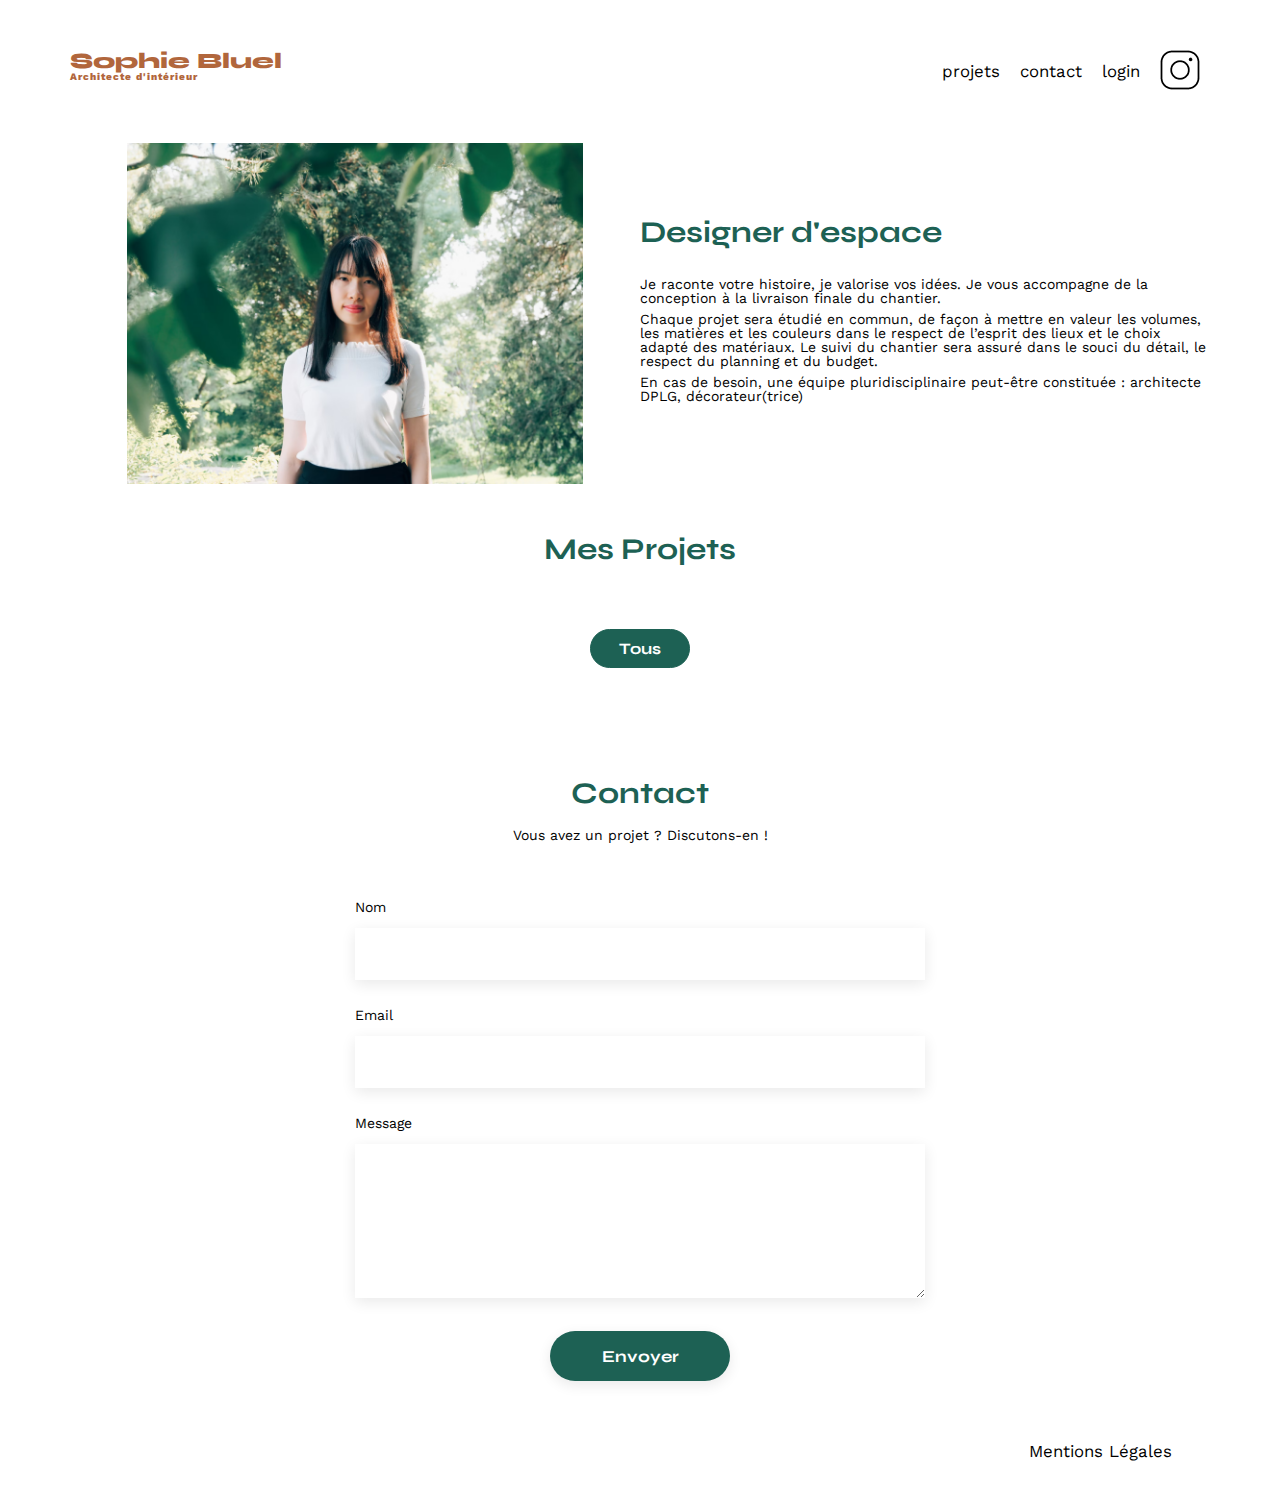
==== FrontEnd/index.html @ 754c40cf "prejet_presque_fini" ====
<!DOCTYPE html>
<html lang="fr">
<head>
	<meta charset="UTF-8">
	<title>Sophie Bluel - Architecte d'intérieur</title>
	<meta name="viewport" content="width=device-width, initial-scale=1.0">
	<link rel="preconnect" href="https://fonts.googleapis.com">
	<link rel="preconnect" href="https://fonts.gstatic.com" crossorigin>
	<link href="https://fonts.googleapis.com/css2?family=Syne:wght@700;800&family=Work+Sans&display=swap" rel="stylesheet">
	<meta name="description" content="">
	<link rel="stylesheet" href="./assets/style.css">
</head>
<body>	
	<div class="mode-edition" id="m_edition" style="display:none">
		<img src="assets/icons/mode_edition.png"/>
	</div>
	<div class="body-margin">	
<header>	
	<h1>Sophie Bluel <span>Architecte d'intérieur</span></h1>
	<nav>
		<ul>
			<li><a href="#projets">projets</a></li>
			<li><a href="#contact">contact</a></li>
			<li id="menu_login">
				<a href="./login.html">login</a>
			</li>
			<li id="menu_logout" style="display:none">
				<a href="./index.html">logout</a>
			</li>
			<li><img src="./assets/icons/instagram.png" alt="Instagram"></li>
		</ul>
	</nav>
</header>
<main>
	<section id="introduction">
		<figure>
			<img src="./assets/images/sophie-bluel.png" alt="">
		</figure>
		<article>
			<h2>Designer d'espace</h2>
			<p>Je raconte votre histoire, je valorise vos idées. Je vous accompagne de la conception à la livraison finale du chantier.</p>
			<p>Chaque projet sera étudié en commun, de façon à mettre en valeur les volumes, les matières et les couleurs dans le respect de l’esprit des lieux et le choix adapté des matériaux. Le suivi du chantier sera assuré dans le souci du détail, le respect du planning et du budget.</p>
			<p>En cas de besoin, une équipe pluridisciplinaire peut-être constituée : architecte DPLG, décorateur(trice)</p>
		</article>
	</section>
	<section id="portfolio">

		<!-- Modale -->

		<div id="projets_modal1">
			<h2 id="projets">Mes Projets</h2>			
			<img href="#modal1" id="modal_edition" class="js-modal" src="assets/icons/edit.png" style="display:none"/>			
		</div>
		<aside id="modal1" class="modal" aria-hidden="true" role="dialog" aria-labelledby="titlemodal" style="display:none">
			<div class="modal-wrapper js-modal-stop">								
				<div class="modal-xmark">					
					<img class="modal-return" src="assets/icons/arrow-left.png" style="display: none" />
					<img class="js-modal-close" src="assets/icons/xmark.png"/>					
				</div>
				<div id="galerie_photo">
					<h3 id="titlemodal">Galerie photo</h3>
					<div class="mini-gallery">
					
					</div>
					<div class="modal-button">
						<button id="bouton_ajouter_photo" class="filter_clicked">Ajouter une photo</button>
					</div>
				</div>

				<!-- Modale2  -->

				<div id="ajout_photo" class="body-margin" style="display: none">
					<h3 id="titlemodal">Ajout photo</h3>

					<div id="ajout_form">						
						
						<form id="form-new-work" action="#" method="post" autocomplete="off">

							<div id="ajout-pic">
								<img id="preview-image" src="assets/icons/grey_pic.png"/>

								<input 
									id="add-file" 
									type="file"									
									name="add-file" 
									accept="image/png, image/jpeg" />
								<label for="add-file">+ Ajouter photo</label>

								<p class="text-10px">jpg, png : 4mo max</p>
							</div>
							
							<label class="label-modal2" for="add-title">Titre</label>
							<!-- Malt & Juniper - New York -->
							<input 
								id="add-title" 
								type="text" 
								name="add-title">

							<label class="label-modal2" for="add-categorie">Catégorie</label>
							
							<select 
								id="add-categorie"
								name="add-categorie">
								<option value=""></option>
							</select>

							<p id="ajout_form_line"></p>  							
							
							<input id="submit-button-modale2" 
								type="submit" 
								value="Valider" 
								style="cursor: not-allowed" 
								disabled>						
						</form>
					
					</div>

				</div>
			</div>
		</aside>

		<!-- fin de Modale -->

		<div id="buttons_categories" class="buttons">
			<button id="boutton_tous" class="filter_clicked">Tous</button>					
		</div>
		<div class="gallery">			
		</div>
	</section>
	<section id="contact">
		<h2>Contact</h2>
		<p>Vous avez un projet ? Discutons-en !</p>
		<form action="#" method="post">
			<label for="name">Nom</label>
			<input type="text" name="name" id="name">
			<label for="email">Email</label>
			<input type="email" name="email" id="email">
			<label for="message">Message</label>
			<textarea name="message" id="message" cols="30" rows="10"></textarea>
			<input type="submit" value="Envoyer">
		</form>
	</section>
</main>

<footer>
	<nav>
		<ul>
			<li>Mentions Légales</li>
		</ul>
	</nav>
</footer>
<script src="script.js"></script>
<script src="app.js"></script>
<!-- <script type="module" src="script.js"></script>
<script type="module" src="app.js"></script> -->
</div>
</body>
</html>
---- FrontEnd/assets/style.css ----
/* http://meyerweb.com/eric/tools/css/reset/
   v2.0 | 20110126
   License: none (public domain)
*/

html, body, div, span, applet, object, iframe,
h1, h2, h3, h4, h5, h6, p, blockquote, pre,
a, abbr, acronym, address, big, cite, code,
del, dfn, em, img, ins, kbd, q, s, samp,
small, strike, strong, sub, sup, tt, var,
b, u, i, center,
dl, dt, dd, ol, ul, li,
fieldset, form, label, legend,
table, caption, tbody, tfoot, thead, tr, th, td,
article, aside, canvas, details, embed,
figure, figcaption, footer, header, hgroup,
menu, nav, output, ruby, section, summary,
time, mark, audio, video {
	margin: 0px;
	padding: 0;
	border: 0;
	font-size: 100%;
	font: inherit;
	vertical-align: baseline;
}
/* HTML5 display-role reset for older browsers */
article, aside, details, figcaption, figure,
footer, header, hgroup, menu, nav, section {
	display: block;
}
body {
	line-height: 1;
}
ol, ul {
	list-style: none;
}
blockquote, q {
	quotes: none;
}
blockquote:before, blockquote:after,
q:before, q:after {
	content: '';
	content: none;
}
table {
	border-collapse: collapse;
	border-spacing: 0;
}
/** end reset css**/

.body-margin {
	max-width: 1140px;
	margin: auto;
	font-family: 'Work Sans' ;
	font-size: 14px;
}
header {
	display: flex;
	justify-content: space-between;
	margin: 50px 0;
}
section {
	margin: 50px 0;
}

h1{
	display: flex;
	flex-direction: column;
	font-family: 'Syne';
	font-size: 22px;
	font-weight: 800;
	color: #B1663C
}

h1 > span {
	font-family: 'Work Sans';
	font-size:10px;
	letter-spacing: 0.1em;
;
}

h2{
	font-family: 'Syne';
	font-weight: 700;
	font-size: 30px;
	color: #1D6154
}
nav ul {
	display: flex;
	align-items: center;
	list-style-type: none;

}
nav li {
	padding: 0 10px;
	font-size: 1.2em;
}

li:hover {
	color: #B1663C;
}

nav a {
	text-decoration: none;
	color: black;
}

nav a:hover {
	color: #B1663C;
}

#introduction {
	display: flex;
	align-items: center;	
}
#introduction figure {
	flex: 1
}
#introduction img {
	display: block;
	margin: auto;
	width: 80%;
}

#introduction article {
	flex: 1
}
#introduction h2 {
	margin-bottom: 1em;
}

#introduction p {
	margin-bottom: 0.5em;
}
#portfolio h2 {
	text-align: center;
	margin-bottom: 0.15em;
}

/* buttons */

.buttons {
	display: flex;
	justify-content: center;
	margin-bottom: 50px;
	margin-top: 60px;
	gap: 10px;
}

button {
	font-family: 'Syne';
	font-weight: 700;
	font-size: 16px;
	color:#1D6154;	
	border-radius: 60px;
	border: 1px solid #1D6154;
	padding: 9px 28px 9px 28px;
}

button:hover {
	cursor: pointer;
	box-shadow: 0 0 5px #1D6154;
}

.filter_clicked {
	color: white;
	background-color: #1D6154;	
}

.gallery {
	width: 100%;
	display: grid;
	grid-template-columns: 1fr 1fr 1fr;
	grid-column-gap: 20px;
	grid-row-gap: 20px;
	margin-top: 60px;
}

.gallery img {
	width: 100%;

}
#contact {
	width: 50%;
	margin: auto;
}
#contact > * {
	text-align: center;

}
#contact h2{
	margin-bottom: 20px;
}
#contact form {
	text-align: left;
	margin-top:30px;
	display: flex;
	flex-direction: column;
}

#contact input {
	height: 50px;
	font-size: 1.2em;
	border: none;
	box-shadow: 0px 4px 14px rgba(0, 0, 0, 0.09);
}
#contact label {
	margin: 2em 0 1em 0;
}
#contact textarea {
	border: none;
	box-shadow: 0px 4px 14px rgba(0, 0, 0, 0.09);
}

input[type="submit"]{
	font-family: 'Syne';
	font-weight: 700;
	color: white;
	background-color: #1D6154;
	margin : 2em auto ;
	width: 180px;
	text-align: center;
	border-radius: 60px ;
}

footer nav ul {
	display: flex;
	justify-content: flex-end;
	margin: 2em
}

/* page login */

#login {
	width: 35%;
	margin: auto;
}
#login > * {
	text-align: center;

}
#login h2{
	margin-bottom: 20px;
}
#login form {
	text-align: left;
	margin-top:30px;
	display: flex;
	flex-direction: column;
}

.text-bold {
	font-weight: bold;
}

#login input {
	height: 50px;
	font-size: 1.2em;
	border: none;
	box-shadow: 0px 4px 14px rgba(0, 0, 0, 0.09);
}

#btn_envoyer:hover {
	cursor: pointer;
}

#login label {
	margin: 2em 0 1em 0;
}

#login p {
	text-decoration: underline;
}

#login_form p {
	color: red;
	margin-top: 20px;
	text-align: center;
	text-decoration: none;
}

/* mode edition */

.mode-edition {
	font-size: 1.2em;
	background-color: black;
	height: 59px;
	display: flex;
	align-items: center;
	justify-content: center;
	width: 100%;
}

.mode-edition p {
	color: #FFF;
}

/* modale */

#projets_modal1 {
	display: flex;
	align-items: center;
	justify-content: center;
	gap: 20px;	
}

#modal_edition:hover {
	cursor: pointer;
}

.modal {
	position: fixed;
	display: flex;
	align-items: center;
	justify-content: center;
	top: 0;
	left: 0;
	width: 100%;
	height: 100%;
	background: rgba(0, 0, 0, 0.3)
}

.modal-xmark {
	display: flex;
	justify-content: flex-end;
}

.modal img:hover {
	cursor: pointer;
}

.modal h3 {
	text-align: center;
	font: 'Work Sans';
	font-size: 26px;

}

.modal-button {
	display: flex;
	justify-content: center;	
} 

#bouton_ajouter_photo {
	width: 237px;
}

.modal-wrapper {
	width: 565px;
	height: 630px;
	background-color: #FFF;
	border-radius: 10px;
	padding: 30px;
}

.mini-gallery {
	display: flex;
	flex-wrap: wrap;
	gap: 10px;
	margin: 50px 55px 50px 70px;
	padding-bottom: 35px;
	border-bottom: solid 1px #B3B3B3;
}

.mini-pic {
	width: 78.12px;
	height: 104.08px;
	margin-bottom: 15px;
}

.mini-fig {
	position: relative;
}

.trash-pic {
	position: absolute;
	width: 17px;
	height: 17px;
	top: 0;
	right: 0;
	margin: 5px;
}

.modal-arrow {
	display: flex;
	justify-content: space-between;
}

.modal-return {
	height: 21px;
	width: 21px;
}

/* ajout_form */

#ajout-pic {
	background-color: #E8F1F6;
	display: flex;
	flex-direction: column;
	justify-content: center;
	align-items: center;
	width: 420px;
	height: 169px;
	margin-bottom: 0px;
}

#preview-image {
	max-width: 100%;
    max-height: 100%;
}

#ajout-pic input {
	width: 0.1px;
	height: 0.1px;
	opacity: 0;
	overflow: hidden;
	position: absolute;
	z-index: -1;
}

#ajout-pic label {
	font-family: 'Work Sans';
	background-color: #CBD6DC;
	color: #306685;
	font-size: 14px;
	font-weight: 600;
	line-height: 16px;
	letter-spacing: 0em;
	text-align: center;
	border: 1px solid #CBD6DC;
	border-radius: 60px;
	width: 155px;
	padding: 9px;
	margin-bottom: 5px;
	margin-top: 5px;
}

#ajout-pic label:hover {
	cursor: pointer;
	box-shadow: 0 0 5px #1D6154;
}

.text-10px {
	font-size: 10px;

}

#ajout_form {
	width: 75%;
	margin: auto;
}
#ajout_form > * {
	text-align: center;

}

#ajout_form form {
	text-align: left;
	margin-top:30px;
	display: flex;
	flex-direction: column;
}

#ajout_form input,
#ajout_form select {
	font-family: 'Work Sans';
	font-size: 14px;
	font-weight: 400;
	line-height: 16px;
	letter-spacing: 0em;
	text-align: left;

	
	height: 50px;	
	border: none;
	box-shadow: 0px 4px 14px rgba(0, 0, 0, 0.09);
}

#ajout_form_line {
	margin-top: 50px;
	border-bottom: solid 1px #B3B3B3;
	margin-bottom: 20px;
}

.label-modal2 {
	margin: 2em 0 1em 0;
}

#ajout_form input[type="submit"]{
	font-family: 'Syne';
	font-weight: 700;
	font-size: 16px;
	color: white;
	background-color: #A7A7A7;
	margin : 2em auto ;
	width: 237px;
	height: 40px;
	text-align: center;
	border-radius: 60px ;
	font-size: 16px;
}
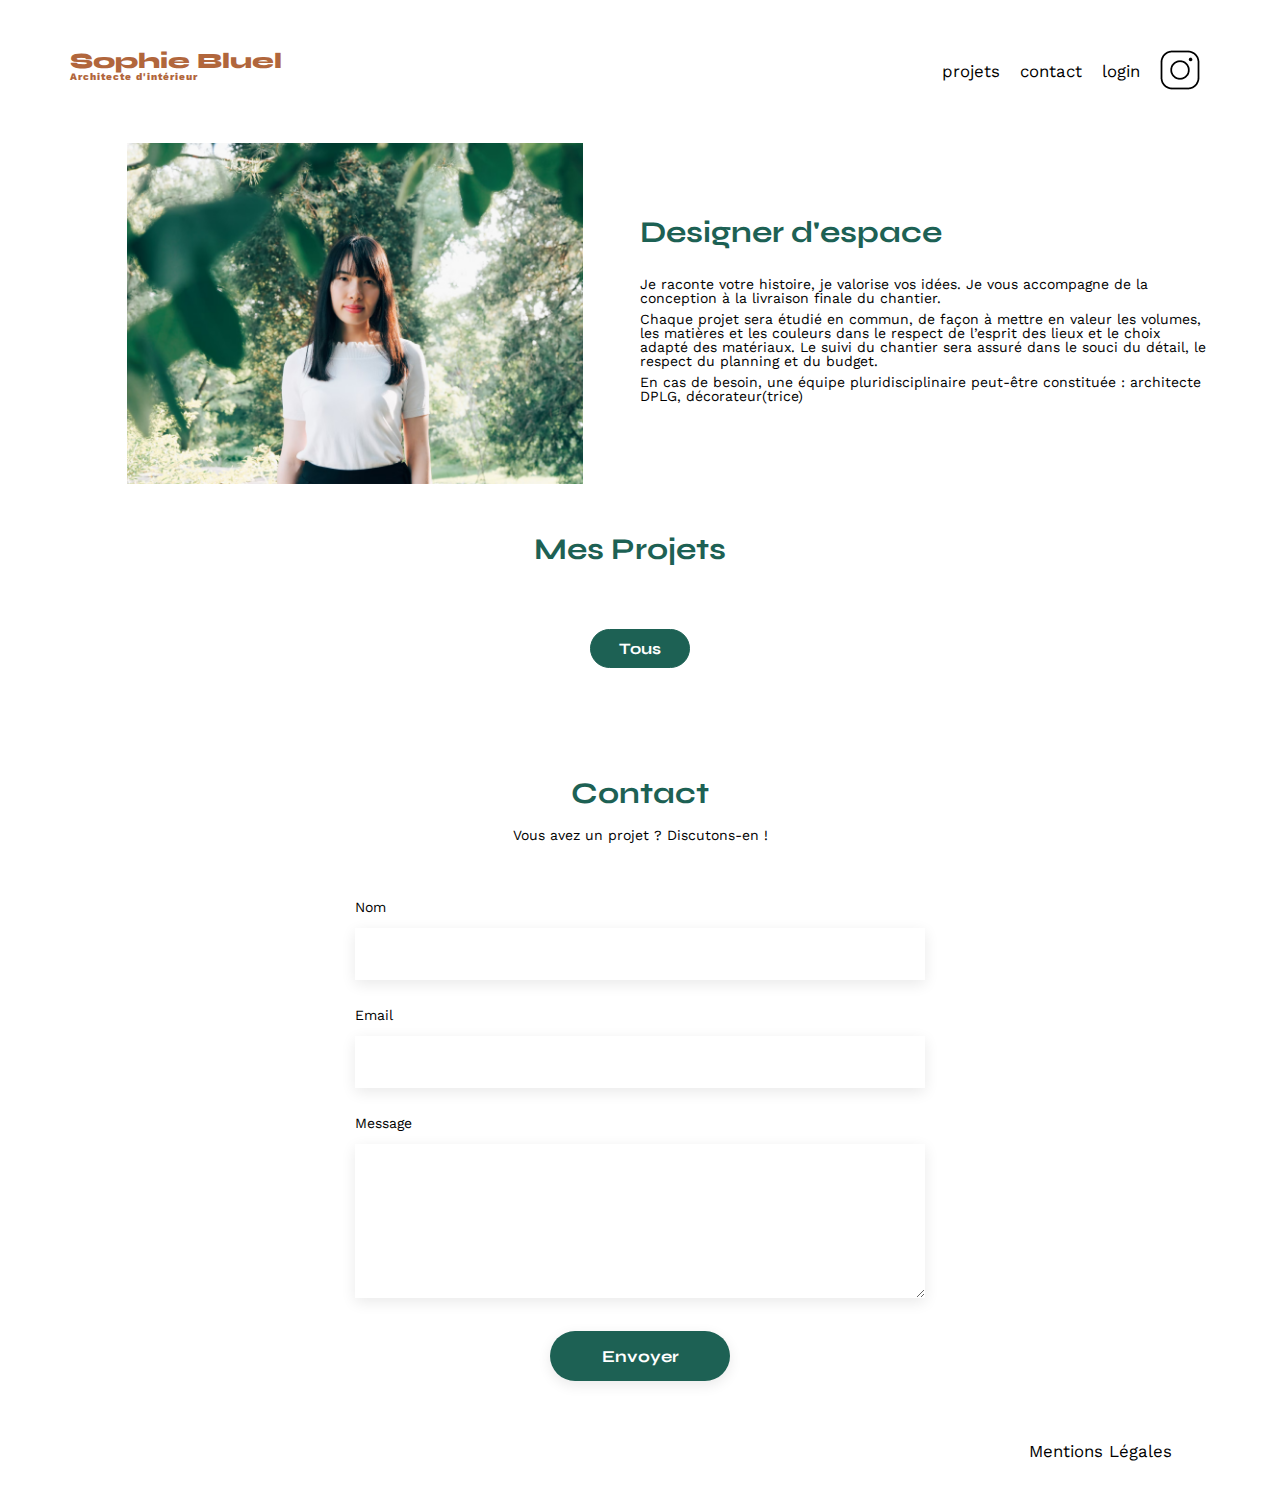
==== commit fdc27561: "w3c_ok" ====
--- a/FrontEnd/index.html
+++ b/FrontEnd/index.html
@@ -12,7 +12,7 @@
 </head>
 <body>	
 	<div class="mode-edition" id="m_edition" style="display:none">
-		<img src="assets/icons/mode_edition.png"/>
+		<img src="assets/icons/mode_edition.png" alt="Bande noire mode edition">
 	</div>
 	<div class="body-margin">	
 <header>	
@@ -49,13 +49,15 @@
 
 		<div id="projets_modal1">
 			<h2 id="projets">Mes Projets</h2>			
-			<img href="#modal1" id="modal_edition" class="js-modal" src="assets/icons/edit.png" style="display:none"/>			
+			<a href="#modal1" class="js-modal">
+				<img id="modal_edition" class="js-modal" src="assets/icons/edit.png" style="display:none" alt="Bouton edition">
+			</a>						
 		</div>
-		<aside id="modal1" class="modal" aria-hidden="true" role="dialog" aria-labelledby="titlemodal" style="display:none">
+		<aside id="modal1" class="modal-container modal" aria-hidden="true" aria-labelledby="titlemodal" style="display:none">
 			<div class="modal-wrapper js-modal-stop">								
 				<div class="modal-xmark">					
-					<img class="modal-return" src="assets/icons/arrow-left.png" style="display: none" />
-					<img class="js-modal-close" src="assets/icons/xmark.png"/>					
+					<img class="modal-return" src="assets/icons/arrow-left.png" style="display: none" alt="Bouton retour">
+					<img class="js-modal-close" src="assets/icons/xmark.png" alt="Bouton croix">					
 				</div>
 				<div id="galerie_photo">
 					<h3 id="titlemodal">Galerie photo</h3>
@@ -70,20 +72,20 @@
 				<!-- Modale2  -->
 
 				<div id="ajout_photo" class="body-margin" style="display: none">
-					<h3 id="titlemodal">Ajout photo</h3>
+					<h3 id="titlemodal2">Ajout photo</h3>
 
 					<div id="ajout_form">						
 						
 						<form id="form-new-work" action="#" method="post" autocomplete="off">
 
 							<div id="ajout-pic">
-								<img id="preview-image" src="assets/icons/grey_pic.png"/>
+								<img id="preview-image" src="assets/icons/grey_pic.png" alt="Image de preview grise">
 
 								<input 
 									id="add-file" 
 									type="file"									
 									name="add-file" 
-									accept="image/png, image/jpeg" />
+									accept="image/png, image/jpeg">
 								<label for="add-file">+ Ajouter photo</label>
 
 								<p class="text-10px">jpg, png : 4mo max</p>
@@ -101,7 +103,7 @@
 							<select 
 								id="add-categorie"
 								name="add-categorie">
-								<option value=""></option>
+								<option label="option"></option>
 							</select>
 
 							<p id="ajout_form_line"></p>  							
@@ -124,8 +126,13 @@
 		<div id="buttons_categories" class="buttons">
 			<button id="boutton_tous" class="filter_clicked">Tous</button>					
 		</div>
-		<div class="gallery">			
+
+		<!-- Galerie d'images -->
+
+		<div class="gallery">
+			<!-- Les travaux ici -->
 		</div>
+
 	</section>
 	<section id="contact">
 		<h2>Contact</h2>
@@ -149,10 +156,8 @@
 		</ul>
 	</nav>
 </footer>
-<script src="script.js"></script>
-<script src="app.js"></script>
-<!-- <script type="module" src="script.js"></script>
-<script type="module" src="app.js"></script> -->
+<script type="module" src="script.js"></script>
+<script type="module" src="app.js"></script>
 </div>
 </body>
 </html>
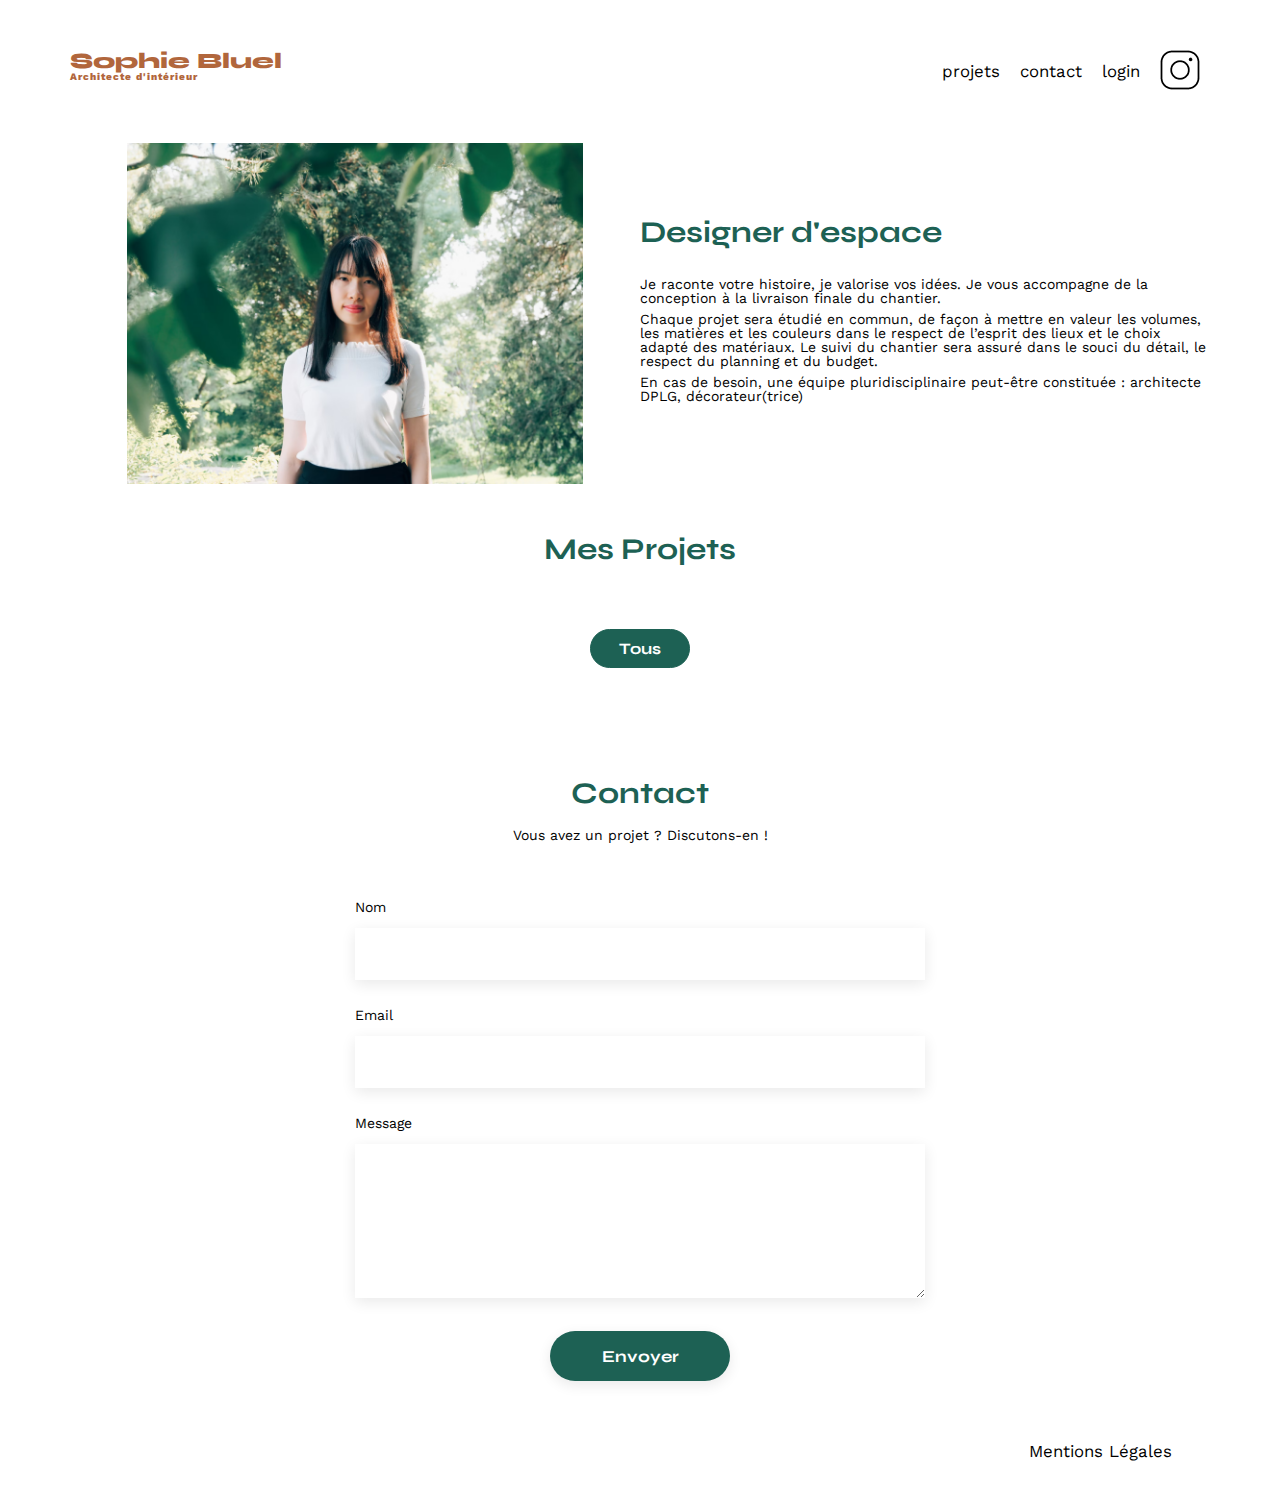
==== commit 4045f19a: "retour_en_arriere" ====
--- a/FrontEnd/index.html
+++ b/FrontEnd/index.html
@@ -49,11 +49,9 @@
 
 		<div id="projets_modal1">
 			<h2 id="projets">Mes Projets</h2>			
-			<a href="#modal1" class="js-modal">
-				<img id="modal_edition" class="js-modal" src="assets/icons/edit.png" style="display:none" alt="Bouton edition">
-			</a>						
+			<img href="#modal1" id="modal_edition" class="js-modal" src="assets/icons/edit.png" style="display:none"/>						
 		</div>
-		<aside id="modal1" class="modal-container modal" aria-hidden="true" aria-labelledby="titlemodal" style="display:none">
+		<aside id="modal1" class="modal" aria-hidden="true" role="dialog" aria-labelledby="titlemodal" style="display:none">
 			<div class="modal-wrapper js-modal-stop">								
 				<div class="modal-xmark">					
 					<img class="modal-return" src="assets/icons/arrow-left.png" style="display: none" alt="Bouton retour">
@@ -103,7 +101,7 @@
 							<select 
 								id="add-categorie"
 								name="add-categorie">
-								<option label="option"></option>
+								<option label="&nbsp;"></option>
 							</select>
 
 							<p id="ajout_form_line"></p>  							
@@ -156,8 +154,10 @@
 		</ul>
 	</nav>
 </footer>
-<script type="module" src="script.js"></script>
-<script type="module" src="app.js"></script>
+<script src="script.js"></script>
+<script src="app.js"></script>
+<!-- <script type="module" src="script.js"></script>
+<script type="module" src="app.js"></script> -->
 </div>
 </body>
 </html>
